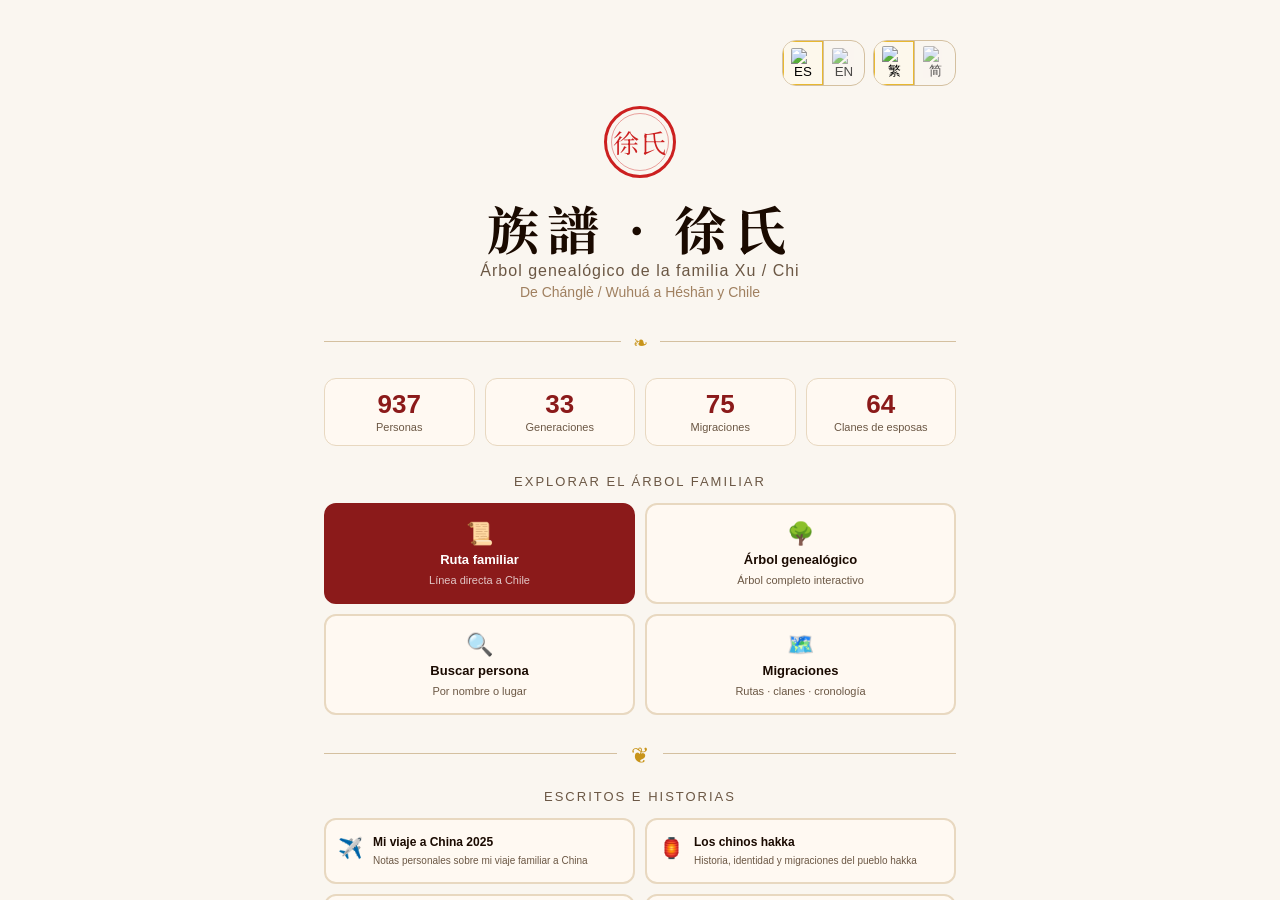
==== index.html @ cf8e9ade "prompt5: Hakka Meixian, nombres civiles, mapa 50m, notas en inglés - Pronunciación Hakka (Pha̍k-fa-s" ====
<!DOCTYPE html>
<html lang="es">
<head>
<meta charset="UTF-8">
<meta name="viewport" content="width=device-width,initial-scale=1">
<title>族譜 徐氏 · Árbol genealógico familia Xu / Chi</title>

<!-- WhatsApp / Open Graph -->
<meta property="og:title"       content="族譜 徐氏 · Familia Xu / Chi">
<meta property="og:description" content="Árbol genealógico de la familia Xu / Chi. De Chánglè y Wuhuá a Héshān y Chile. 916 personas · 30 generaciones · ~900 años de historia familiar.">
<meta property="og:image"       content="./assets/og-image.png">
<meta property="og:type"        content="website">
<meta property="og:locale"      content="es_CL">
<meta name="twitter:card"       content="summary_large_image">
<meta name="description"        content="Árbol genealógico de la familia Xu / Chi. De Chánglè y Wuhuá a Héshān y Chile.">
<meta name="theme-color"        content="#faf6f0">

<link rel="preconnect" href="https://fonts.googleapis.com">
<link rel="preconnect" href="https://fonts.gstatic.com" crossorigin>
<link href="https://fonts.googleapis.com/css2?family=Noto+Serif+TC:wght@400;500;600;700&display=swap" rel="stylesheet">

<script src="https://cdnjs.cloudflare.com/ajax/libs/d3/7.8.5/d3.min.js"></script>
<script src="https://cdn.jsdelivr.net/npm/topojson-client@3/dist/topojson-client.min.js"></script>
<script src="https://cdn.jsdelivr.net/npm/marked/marked.min.js"></script>
<link rel="stylesheet" href="./css/style.css">
</head>
<body>

<!-- ══════════════════════════════════════════
     PORTADA
════════════════════════════════════════════ -->
<div id="cover">
  <div class="cover-inner">

    <div class="cover-lang">
      <div class="lc-group">
        <button class="lc-btn" id="cover-btn-es" onclick="setLang('es')" title="Español">
          <img class="flag-img" src="https://flagcdn.com/w40/es.png" width="24" alt="ES">
        </button>
        <button class="lc-btn" id="cover-btn-en" onclick="setLang('en')" title="English">
          <img class="flag-img" src="https://flagcdn.com/w40/us.png" width="24" alt="EN">
        </button>
      </div>
      <div class="lc-group">
        <button class="lc-btn" id="cover-btn-trad" onclick="setScript('trad')" title="Traditional Chinese (繁體)">
          <img class="flag-img" src="https://flagcdn.com/w40/tw.png" width="24" alt="繁">
        </button>
        <button class="lc-btn" id="cover-btn-simp" onclick="setScript('simp')" title="Simplified Chinese (简体)">
          <img class="flag-img" src="https://flagcdn.com/w40/cn.png" width="24" alt="简">
        </button>
      </div>
    </div>

    <div class="seal"><div class="seal-zh zh">徐氏</div></div>
    <h1 class="cover-title zh">族譜 · 徐氏</h1>
    <p class="cover-subtitle">Árbol genealógico de la familia Xu / Chi</p>
    <p class="cover-desc">De Chánglè / Wuhuá a Héshān y Chile</p>

    <div class="divider-ornament" style="display:flex;align-items:center;gap:12px;margin:20px 0 24px;color:var(--border2)">
      <span style="flex:1;height:1px;background:var(--border2);display:block"></span>
      <span style="color:var(--gold);font-size:18px">❧</span>
      <span style="flex:1;height:1px;background:var(--border2);display:block"></span>
    </div>

    <!-- Estadísticas -->
    <div class="stats-grid">
      <div class="stat-card">
        <div class="num" id="stat-people">916</div>
        <div class="lbl">Personas</div>
      </div>
      <div class="stat-card">
        <div class="num" id="stat-gen">30</div>
        <div class="lbl">Generaciones</div>
      </div>
      <div class="stat-card">
        <div class="num" id="stat-mig">76</div>
        <div class="lbl">Migraciones</div>
      </div>
      <div class="stat-card">
        <div class="num" id="stat-clans">67</div>
        <div class="lbl">Clanes de esposas</div>
      </div>
    </div>

    <!-- Sección 1: Árbol genealógico -->
    <div class="cover-section-title">Explorar el árbol familiar</div>
    <div class="cover-btns">
      <button class="cbtn primary" onclick="startApp('lineage')">
        <div class="icon">📜</div>
        <div class="clbl">Ruta familiar</div>
        <div class="cdesc">Línea directa a Chile</div>
      </button>
      <button class="cbtn" onclick="startApp('tree')">
        <div class="icon">🌳</div>
        <div class="clbl">Árbol genealógico</div>
        <div class="cdesc">Árbol completo interactivo</div>
      </button>
      <button class="cbtn" onclick="startApp('search')">
        <div class="icon">🔍</div>
        <div class="clbl">Buscar persona</div>
        <div class="cdesc">Por nombre o lugar</div>
      </button>
      <button class="cbtn" onclick="startApp('history')">
        <div class="icon">🗺️</div>
        <div class="clbl">Migraciones</div>
        <div class="cdesc">Rutas · clanes · cronología</div>
      </button>
    </div>

    <!-- Separador ornamental -->
    <div class="cover-divider">
      <span class="orn">❦</span>
    </div>

    <!-- Sección 2: Escritos e historias -->
    <div class="cover-articles-title">Escritos e historias</div>
    <div class="cover-articles" id="cover-articles-grid">
      <!-- Se llena dinámicamente desde articles.json -->
      <button class="abtn" onclick="startArticle('viaje-china-2025')">
        <div class="aicon">✈️</div>
        <div class="atxt">
          <div class="albl">Mi viaje a China 2025</div>
          <div class="adesc">Notas personales sobre el viaje familiar</div>
        </div>
      </button>
      <button class="abtn" onclick="startArticle('chinos-hakka')">
        <div class="aicon">🏮</div>
        <div class="atxt">
          <div class="albl">Los chinos hakka</div>
          <div class="adesc">Historia, identidad y migraciones</div>
        </div>
      </button>
      <button class="abtn" onclick="startArticle('migracion-china-chile-1980-1930')">
        <div class="aicon">🚢</div>
        <div class="atxt">
          <div class="albl">Migración china-Chile (1880–1930)</div>
          <div class="adesc">La llegada de los chinos a Chile</div>
        </div>
      </button>
      <button class="abtn" onclick="startArticle('los-chi-en-chile')">
        <div class="aicon">🇨🇱</div>
        <div class="atxt">
          <div class="albl">Los Chi en Chile</div>
          <div class="adesc">Historia familiar en China y Chile</div>
        </div>
      </button>
    </div>

    <div class="cover-footer">
      Fuente: 族譜 (zúpǔ) familiar · Clan 徐 de Niánkēng (粘坑), Guǎngdōng<br>
      <span id="cover-footer-compiled">Compilado por la familia</span> · <span id="cover-footer-years" style="color:var(--red)">~900 años de historia</span>
    </div>

  </div>
</div>

<!-- ══════════════════════════════════════════
     APLICACIÓN
════════════════════════════════════════════ -->
<div id="app" class="hidden">

  <!-- Banda de revisión -->
  <div id="review-banner">
    <strong>🔍 Modo revisión activo</strong>
    <span>— mostrando datos incompletos, dudosos y traducciones pendientes</span>
  </div>

  <!-- Barra superior -->
  <div id="topbar">
    <div class="topbar-title zh" onclick="goHome()" title="Volver a portada">族譜 · 徐氏</div>
    <div class="spacer"></div>
    <div id="search-wrap">
      <input id="search-input" type="text"
        placeholder="Buscar persona, lugar, 張氏…"
        oninput="onSearchInput(this,false)"
        onblur="hideSearchDropdown()"
        autocomplete="off">
      <div id="search-results"></div>
    </div>
    <div class="lang-controls">
      <div class="lc-group">
        <button class="lc-btn" id="btn-es" onclick="setLang('es')" title="Español">
          <img class="flag-img" src="https://flagcdn.com/w40/es.png" width="24" alt="ES">
        </button>
        <button class="lc-btn" id="btn-en" onclick="setLang('en')" title="English">
          <img class="flag-img" src="https://flagcdn.com/w40/us.png" width="24" alt="EN">
        </button>
      </div>
      <div class="lc-group">
        <button class="lc-btn" id="btn-trad" onclick="setScript('trad')" title="Traditional Chinese (繁體)">
          <img class="flag-img" src="https://flagcdn.com/w40/tw.png" width="24" alt="繁">
        </button>
        <button class="lc-btn" id="btn-simp" onclick="setScript('simp')" title="Simplified Chinese (简体)">
          <img class="flag-img" src="https://flagcdn.com/w40/cn.png" width="24" alt="简">
        </button>
      </div>
    </div>
    <button class="review-btn" onclick="toggleReview()" title="Modo revisión">🔍</button>
  </div>

  <!-- Pestañas de navegación -->
  <div id="nav-tabs">
    <button class="nav-tab active" data-view="lineage" onclick="setView('lineage')">📜 Ruta familiar</button>
    <button class="nav-tab"        data-view="tree"    onclick="setView('tree')">🌳 Árbol</button>
    <button class="nav-tab"        data-view="search"  onclick="setView('search')">🔍 Buscar</button>
    <button class="nav-tab"        data-view="history" onclick="setView('history')">🗺️ Historia y lugares</button>
  </div>

  <!-- Contenido principal -->
  <div id="main">

    <!-- ── Vista: Ruta familiar ── -->
    <div id="v-lineage" class="view active">
      <div class="scroll-area">
        <div class="content-max">
          <div class="lineage-header">
            <h2 class="zh">📜 Ruta familiar</h2>
            <p>Treinta generaciones desde <span class="zh">廿九郎公</span>, de finales de la Dinastía Song (~1150), hasta la llegada a Chile. Toca una tarjeta para leer la historia.</p>
          </div>
          <div id="lineflow"></div>
        </div>
      </div>
    </div>

    <!-- ── Vista: Árbol ── -->
    <div id="v-tree" class="view">
      <div id="tree-canvas">
        <div id="lineage-panel">
          <h3 id="lineage-panel-title">📜 Línea a Chile</h3>
          <div id="ll"></div>
        </div>
        <svg id="tree-svg"></svg>
        <div id="tree-stats">
          <strong id="tree-stat-n">—</strong>personas · ~900 años
        </div>
        <div id="tree-controls">
          <button class="tc-btn" onclick="resetView()"   title="Centrar">⊙</button>
          <button class="tc-btn" onclick="expandAll()"   title="Expandir todo">＋</button>
          <button class="tc-btn" onclick="collapseAll()" title="Colapsar todo">－</button>
          <button class="tc-btn" onclick="focusNode('PGRANDPA')" title="Ir a la rama chilena">
            <img src="https://flagcdn.com/w20/cl.png" width="16" alt="🇨🇱" style="display:block">
          </button>
        </div>
        <div id="tree-legend">
          <h4 id="tree-legend-title">Ramas</h4>
          <div id="tree-legend-body"></div>
        </div>
        <div id="tooltip"></div>
      </div>

      <!-- Panel de persona -->
      <div id="person-panel" class="hidden">
        <div id="pp-header">
          <button id="pp-close" onclick="closePanel()">✕</button>
          <div id="pp-zh" class="zh"></div>
          <div id="pp-civil"></div>
          <div id="pp-py"></div>
          <div id="pp-hakka"></div>
        </div>
        <div id="pp-breadcrumb"></div>
        <div id="pp-body"></div>
        <div id="pp-actions">
          <button class="pp-action" onclick="copyPersonLink(selId)">🔗 Copiar enlace</button>
          <button class="pp-action" id="pp-goto-father"
            onclick="if(selId&&byId[selId]&&byId[selId].pid)openPerson(byId[selId].pid)">👆 Ver padre</button>
        </div>
      </div>
    </div>

    <!-- ── Vista: Buscar ── -->
    <div id="v-search" class="view">
      <div class="scroll-area">
        <div class="content-max">
          <input class="search-big" id="search-view-input" type="text"
            placeholder="Buscar por nombre chino, pinyin, lugar, esposa, apellido…"
            oninput="onSearchInput(this,true)"
            autocomplete="off">
          <div class="search-results-count" id="search-count"></div>
          <div id="search-view-results"></div>
        </div>
      </div>
    </div>

    <!-- ── Vista: Historia y lugares ── -->
    <div id="v-history" class="view">
      <div class="scroll-area">
        <div class="content-max">
          <div class="history-tabs">
            <button class="htab active" data-tab="migrations" onclick="buildHistoryView('migrations')">🗺️ Migraciones</button>
            <button class="htab"        data-tab="spouses"    onclick="buildHistoryView('spouses')">💍 Clanes de esposas</button>
            <button class="htab"        data-tab="timeline"   onclick="buildHistoryView('timeline')">⏳ Cronología</button>
          </div>
          <div id="history-body"></div>
        </div>
      </div>
    </div>

    <!-- ── Vista: Artículo ── -->
    <div id="v-article" class="view">
      <div class="scroll-area">
        <div class="article-wrap">
          <div class="article-topbar">
            <button class="article-back" onclick="goBackFromArticle()">← Volver</button>
            <button class="article-copy" onclick="copyArticleLink(location.hash.replace('#article=',''))">🔗 Copiar enlace</button>
          </div>
          <div id="article-content-wrap"></div>
        </div>
      </div>
    </div>

  </div><!-- /#main -->
</div><!-- /#app -->

<!-- ══════════════════════════════════════════
     ERROR
════════════════════════════════════════════ -->
<div id="error-screen">
  <div class="err-icon">📜</div>
  <h2>No se pudo cargar el árbol</h2>
  <p>El archivo <code>data/zupu.json</code> no se pudo leer.<br>
  Usa un servidor local o GitHub Pages — no funciona con <code>file://</code>.</p>
  <pre id="error-msg"></pre>
</div>

<div id="toast"></div>

<script src="./js/app.js"></script>
</body>
</html>
---- css/style.css ----
*{box-sizing:border-box;margin:0;padding:0}
:root{
  --paper:#faf6f0;
  --paper2:#fff9f2;
  --paper3:#f5ede0;
  --ink:#1a0a00;
  --ink2:#3d2010;
  --muted:#6b5744;
  --dim:#a08060;
  --border:#e8d8c0;
  --border2:#d4c0a0;
  --red:#8b1a1a;
  --red2:#b52020;
  --red-bg:#fdf0f0;
  --gold:#c8941a;
  --gold2:#e8b830;
  --gold-bg:#fdf8ec;
  --seal:#cc2020;
  --green:#2d6b2d;
  --blue:#1a4080;
  --shadow:0 2px 12px rgba(100,60,20,.12);
  --shadow2:0 4px 24px rgba(100,60,20,.18);
}
html,body{height:100%;font-family:'Noto Serif TC','Songti SC','Georgia',serif;background:var(--paper);color:var(--ink);-webkit-font-smoothing:antialiased}
.sans{font-family:'Segoe UI',system-ui,sans-serif}
.zh{font-family:'Noto Serif TC','Songti SC',serif}
::-webkit-scrollbar{width:6px;height:6px}
::-webkit-scrollbar-thumb{background:var(--border2);border-radius:3px}
::-webkit-scrollbar-thumb:hover{background:var(--dim)}

/* ══════════════════════════════════════════
   PORTADA
════════════════════════════════════════════ */
#cover{position:fixed;inset:0;background:var(--paper);z-index:100;display:flex;flex-direction:column;overflow-y:auto}
#cover.hidden{display:none}
.cover-inner{max-width:680px;margin:0 auto;padding:40px 24px 80px;width:100%}
.cover-lang{display:flex;gap:8px;justify-content:flex-end;margin-bottom:20px}
.seal{width:72px;height:72px;border-radius:50%;border:3px solid var(--seal);display:flex;align-items:center;justify-content:center;margin:0 auto 24px;position:relative}
.seal::before{content:'';position:absolute;inset:4px;border-radius:50%;border:1.5px solid var(--seal);opacity:.4}
.seal-zh{font-size:26px;color:var(--seal);letter-spacing:1px;line-height:1}
.cover-title{font-size:clamp(32px,7vw,52px);color:var(--ink);letter-spacing:8px;text-align:center;line-height:1;margin-bottom:8px}
.cover-subtitle{font-size:clamp(13px,3vw,16px);color:var(--muted);text-align:center;letter-spacing:1px;margin-bottom:4px;font-family:'Segoe UI',sans-serif}
.cover-desc{font-size:14px;color:var(--dim);text-align:center;margin-bottom:28px;font-family:'Segoe UI',sans-serif}
.stats-grid{display:grid;grid-template-columns:repeat(auto-fit,minmax(120px,1fr));gap:10px;margin-bottom:28px}
.stat-card{background:var(--paper2);border:1px solid var(--border);border-radius:12px;padding:12px 14px;text-align:center}
.stat-card .num{font-size:26px;font-weight:700;color:var(--red);font-family:'Segoe UI',sans-serif;line-height:1}
.stat-card .lbl{font-size:11px;color:var(--muted);margin-top:4px;font-family:'Segoe UI',sans-serif}

/* Sección de portada */
.cover-section-title{font-size:13px;color:var(--muted);text-transform:uppercase;letter-spacing:2px;text-align:center;margin-bottom:14px;font-family:'Segoe UI',sans-serif}
.cover-btns{display:grid;grid-template-columns:1fr 1fr;gap:10px;margin-bottom:8px}
.cbtn{padding:16px 12px;border-radius:12px;border:2px solid var(--border);background:var(--paper2);cursor:pointer;text-align:center;transition:all .18s;display:flex;flex-direction:column;align-items:center;gap:5px}
.cbtn:hover{border-color:var(--red);background:var(--red-bg);transform:translateY(-2px);box-shadow:var(--shadow)}
.cbtn.primary{background:var(--red);border-color:var(--red);color:#fff}
.cbtn.primary:hover{background:var(--red2);border-color:var(--red2)}
.cbtn .icon{font-size:22px}
.cbtn .clbl{font-size:13px;font-weight:600;color:var(--ink);font-family:'Segoe UI',sans-serif;line-height:1.3}
.cbtn.primary .clbl{color:#fff}
.cbtn .cdesc{font-size:11px;color:var(--muted);font-family:'Segoe UI',sans-serif}
.cbtn.primary .cdesc{color:rgba(255,255,255,.75)}

/* Separador ornamental */
.cover-divider{display:flex;align-items:center;gap:14px;margin:28px 0 24px;color:var(--border2)}
.cover-divider::before,.cover-divider::after{content:'';flex:1;height:1px;background:var(--border2)}
.cover-divider .orn{font-size:22px;color:var(--gold);line-height:1}

/* Sección de artículos */
.cover-articles-title{font-size:13px;color:var(--muted);text-transform:uppercase;letter-spacing:2px;text-align:center;margin-bottom:14px;font-family:'Segoe UI',sans-serif}
.cover-articles{display:grid;grid-template-columns:1fr 1fr;gap:10px;margin-bottom:8px}
.abtn{padding:14px 12px;border-radius:12px;border:2px solid var(--border);background:var(--paper2);cursor:pointer;text-align:left;transition:all .18s;display:flex;align-items:flex-start;gap:10px}
.abtn:hover{border-color:var(--gold);background:var(--gold-bg);transform:translateY(-2px);box-shadow:var(--shadow)}
.abtn .aicon{font-size:20px;flex-shrink:0;margin-top:2px}
.abtn .atxt .albl{font-size:12px;font-weight:600;color:var(--ink);font-family:'Segoe UI',sans-serif;line-height:1.4}
.abtn .atxt .adesc{font-size:10px;color:var(--muted);font-family:'Segoe UI',sans-serif;margin-top:3px;line-height:1.4}

.cover-footer{text-align:center;font-size:12px;color:var(--dim);font-family:'Segoe UI',sans-serif;border-top:1px solid var(--border);padding-top:18px;margin-top:10px}

/* ══════════════════════════════════════════
   APP SHELL
════════════════════════════════════════════ */
#app{display:flex;flex-direction:column;height:100vh;position:relative}
#app.hidden{display:none}

/* Topbar */
#topbar{background:var(--paper2);border-bottom:2px solid var(--border);padding:0 16px;display:flex;align-items:center;gap:10px;flex-shrink:0;min-height:52px;position:relative;z-index:20}
.topbar-title{font-size:18px;color:var(--red);letter-spacing:4px;cursor:pointer;white-space:nowrap;flex-shrink:0}
.topbar-title:hover{color:var(--red2)}
.spacer{flex:1}
#search-wrap{position:relative}
#search-input{background:var(--paper);border:1.5px solid var(--border2);color:var(--ink);padding:7px 14px;border-radius:20px;font-size:13px;width:200px;outline:none;transition:all .2s;font-family:'Segoe UI',sans-serif}
#search-input:focus{border-color:var(--red);width:260px;box-shadow:0 0 0 3px rgba(139,26,26,.08)}
#search-input::placeholder{color:var(--dim)}
#search-results{position:absolute;top:38px;right:0;width:360px;max-height:65vh;overflow-y:auto;background:var(--paper2);border:1.5px solid var(--border);border-radius:12px;z-index:50;box-shadow:var(--shadow2);display:none}
.sr-head{padding:7px 14px;font-size:10px;color:var(--dim);text-transform:uppercase;letter-spacing:.5px;background:var(--paper3);font-family:'Segoe UI',sans-serif;border-bottom:1px solid var(--border)}
.sr-item{padding:9px 14px;cursor:pointer;border-bottom:1px solid var(--border);display:flex;gap:10px;align-items:baseline;transition:background .1s}
.sr-item:last-child{border:none}
.sr-item:hover{background:var(--paper3)}
.sr-item .sri-zh{font-size:15px;color:var(--red)}
.sr-item .sri-py{font-size:11px;color:var(--muted);font-family:'Segoe UI',sans-serif}
.sr-item .sri-meta{font-size:10px;color:var(--dim);margin-left:auto;text-align:right;font-family:'Segoe UI',sans-serif;max-width:160px}
.review-btn{background:none;border:1.5px solid var(--border2);color:var(--dim);padding:5px 11px;border-radius:16px;font-size:11px;cursor:pointer;font-family:'Segoe UI',sans-serif;transition:all .15s;flex-shrink:0}
.review-btn:hover{border-color:var(--gold);color:var(--gold)}
.review-btn.on{background:var(--gold-bg);border-color:var(--gold);color:var(--gold)}
/* Language / script toggles */
.lang-controls{display:flex;gap:6px;align-items:center;flex-shrink:0}
.lc-group{display:flex;border:1.5px solid var(--border2);border-radius:14px;overflow:hidden}
.lc-btn{background:none;border:none;padding:5px 8px;cursor:pointer;display:flex;align-items:center;justify-content:center;transition:all .15s;opacity:.7}
.lc-btn:hover{background:var(--border2);opacity:1}
.lc-btn.active{background:var(--gold-bg);opacity:1;box-shadow:0 0 0 1px var(--gold2) inset}
.lc-group .lc-btn:not(:last-child){border-right:1px solid var(--border2)}
.flag-img{display:block;border-radius:2px;width:24px;height:auto;pointer-events:none}

/* Nav tabs */
#nav-tabs{background:var(--paper2);border-bottom:1px solid var(--border);display:flex;padding:0 12px;flex-shrink:0;overflow-x:auto;-ms-overflow-style:none;scrollbar-width:none}
#nav-tabs::-webkit-scrollbar{display:none}
.nav-tab{padding:10px 18px;font-size:13px;color:var(--muted);cursor:pointer;border-bottom:2.5px solid transparent;white-space:nowrap;transition:all .15s;font-family:'Segoe UI',sans-serif;background:none;border-top:none;border-left:none;border-right:none}
.nav-tab:hover{color:var(--ink)}
.nav-tab.active{color:var(--red);border-bottom-color:var(--red);font-weight:600}

/* Main content */
#main{flex:1;position:relative;overflow:hidden;display:flex}
.view{position:absolute;inset:0;display:none;overflow:hidden}
.view.active{display:flex;flex-direction:column}
.scroll-area{flex:1;overflow-y:auto;padding:24px 20px 80px}
.content-max{max-width:780px;margin:0 auto}

/* ══════════════════════════════════════════
   VISTA: RUTA FAMILIAR
════════════════════════════════════════════ */
.lineage-header{margin-bottom:24px}
.lineage-header h2{font-size:22px;color:var(--ink);letter-spacing:2px}
.lineage-header p{font-size:13px;color:var(--muted);margin-top:6px;line-height:1.7;font-family:'Segoe UI',sans-serif}
.lcard{background:var(--paper2);border:1.5px solid var(--border);border-radius:14px;padding:18px 20px;cursor:pointer;transition:all .18s;position:relative}
.lcard:hover{border-color:var(--red);box-shadow:var(--shadow);transform:translateX(4px)}
.lcard.rod{border-color:var(--gold2);background:var(--gold-bg)}
.lcard.rod:hover{border-color:var(--gold);box-shadow:0 4px 20px rgba(200,148,26,.2)}
.lcard .lgen{font-size:10px;color:var(--dim);font-family:'Segoe UI',monospace;letter-spacing:1px;margin-bottom:4px}
.lcard .lzh{font-size:26px;color:var(--red);letter-spacing:4px;line-height:1}
.lcard .lcivil{font-size:14px;color:var(--green);font-weight:600;margin-top:4px;font-family:'Segoe UI',sans-serif}
.lcard .lpy{font-size:13px;color:var(--muted);margin-top:3px;font-family:'Segoe UI',sans-serif}
.lcard .lhakka{font-size:12px;color:var(--dim);margin-top:2px;font-family:'Segoe UI',sans-serif;font-style:italic}
.lcard .lhakka .hk-lbl{font-style:normal;font-weight:600;color:var(--muted);margin-right:4px;font-size:10px;text-transform:uppercase;letter-spacing:.4px}
.lcard .lrole{font-size:12px;color:var(--ink2);margin-top:8px;line-height:1.6;font-family:'Segoe UI',sans-serif}
.lcard .lstory{font-size:13px;color:var(--ink2);margin-top:10px;line-height:1.7;font-family:'Segoe UI',sans-serif;border-left:3px solid var(--gold2);padding-left:12px}
.lcard .lstory p{margin:0 0 10px}
.lcard .lstory p:last-child{margin-bottom:0}
.lcard .lstory strong{font-weight:600;color:var(--ink)}
.lcard .lstory em{font-style:italic}
.lcard .lstory hr{border:none;border-top:1px solid var(--border);margin:12px 0}
.lcard .lstory h1,.lcard .lstory h2,.lcard .lstory h3{font-size:13px;color:var(--red);margin:10px 0 4px;font-family:'Noto Serif TC',serif;font-weight:600}
.lcard .lstory blockquote{border-left:2px solid var(--gold2);padding-left:8px;color:var(--dim);margin:8px 0}
.lcard .lmeta{display:flex;gap:14px;flex-wrap:wrap;margin-top:8px;font-size:11px;color:var(--dim);font-family:'Segoe UI',sans-serif}
.lcard .lmeta b{color:var(--ink2)}
.lcard .chile-badge{background:var(--red);color:#fff;font-size:10px;padding:2px 8px;border-radius:8px;display:inline-block;margin-bottom:6px;font-family:'Segoe UI',sans-serif}
.lconn{height:24px;width:2px;background:linear-gradient(var(--gold2),var(--border2));margin:0 auto;position:relative}
.lconn-dot{width:8px;height:8px;border-radius:50%;background:var(--gold2);position:absolute;left:50%;top:50%;transform:translate(-50%,-50%)}

/* ══════════════════════════════════════════
   VISTA: ÁRBOL (D3)
════════════════════════════════════════════ */
#v-tree{display:none}
#v-tree.active{display:flex;flex-direction:row}
#tree-canvas{flex:1;position:relative;overflow:hidden}
#tree-svg{width:100%;height:100%}

/* Links */
.link{fill:none;stroke-width:1.5px;stroke:var(--border2);opacity:.7}
.link.rod-link{stroke:var(--gold2)!important;stroke-width:2.5px;opacity:1}

/* Nodes */
.node{cursor:pointer}
.node circle{transition:fill .2s,r .15s}
.node.dimmed{opacity:.07}
.node.rod-node circle{filter:drop-shadow(0 0 5px rgba(200,148,26,.55))}
.node.selected circle{filter:drop-shadow(0 0 8px rgba(139,26,26,.65))}
.node text,.node rect{pointer-events:none;user-select:none}

/* Zoom-level node labels */
.n-compact{visibility:hidden}
.n-card{visibility:hidden}
.node.rod-node .n-compact{visibility:visible}
.zoom-mid .node .n-compact{visibility:visible}
.zoom-close .node .n-compact{visibility:hidden}
.zoom-close .node .n-card{visibility:visible}
.node.selected .n-card{visibility:visible}
.node.selected .n-compact{visibility:hidden}

/* Tree controls */
#tree-controls{position:absolute;bottom:16px;left:16px;display:flex;flex-direction:column;gap:6px;z-index:5}
.tc-btn{width:36px;height:36px;border-radius:8px;background:var(--paper2);border:1.5px solid var(--border);color:var(--ink);font-size:15px;cursor:pointer;display:flex;align-items:center;justify-content:center;transition:all .15s;box-shadow:var(--shadow)}
.tc-btn:hover{border-color:var(--red);color:var(--red)}
#tree-legend{position:absolute;bottom:16px;right:16px;background:var(--paper2);border:1.5px solid var(--border);border-radius:10px;padding:10px 14px;font-size:11px;box-shadow:var(--shadow)}
#tree-legend h4{color:var(--red);font-size:10px;margin-bottom:6px;text-transform:uppercase;letter-spacing:.5px;font-family:'Segoe UI',sans-serif}
.leg-item{display:flex;align-items:center;gap:7px;margin:3px 0;color:var(--muted);font-size:10px;font-family:'Segoe UI',sans-serif}
.leg-dot{width:9px;height:9px;border-radius:50%;flex-shrink:0}
#tree-stats{position:absolute;top:12px;right:12px;background:var(--paper2);border:1.5px solid var(--border);border-radius:10px;padding:8px 14px;font-size:11px;box-shadow:var(--shadow);font-family:'Segoe UI',sans-serif}
#tree-stats strong{color:var(--red);font-size:15px;display:block}
#tooltip{position:absolute;background:var(--paper2);border:1.5px solid var(--border);border-radius:8px;padding:8px 12px;font-size:11px;pointer-events:none;opacity:0;z-index:30;max-width:220px;transition:opacity .1s;line-height:1.5;box-shadow:var(--shadow);font-family:'Segoe UI',sans-serif}
#tooltip .tz{font-size:14px;color:var(--red);display:block;margin-bottom:2px}
#lineage-panel{position:absolute;left:12px;top:12px;bottom:60px;width:210px;background:var(--paper2);border:1.5px solid var(--border);border-radius:12px;overflow-y:auto;box-shadow:var(--shadow);z-index:5}
#lineage-panel h3{font-size:11px;color:var(--red);padding:10px 12px 8px;border-bottom:1px solid var(--border);letter-spacing:.5px;font-family:'Segoe UI',sans-serif;text-transform:uppercase}
.lp-item{padding:7px 10px;cursor:pointer;border-left:3px solid transparent;transition:background .1s;font-family:'Segoe UI',sans-serif}
.lp-item:hover{background:var(--paper3)}
.lp-item.active{border-left-color:var(--gold2);background:var(--gold-bg)}
.lp-item .lpi-gen{font-size:9px;color:var(--dim);font-family:monospace}
.lp-item .lpi-zh{font-size:13px;color:var(--red)}
.lp-item .lpi-py{font-size:10px;color:var(--muted)}

/* ══════════════════════════════════════════
   PANEL DE PERSONA
════════════════════════════════════════════ */
#person-panel{width:340px;background:var(--paper2);border-left:2px solid var(--border);display:flex;flex-direction:column;flex-shrink:0;overflow:hidden}
#person-panel.hidden{width:0;border:none}
#pp-header{padding:14px 44px 10px 16px;border-bottom:1px solid var(--border);background:var(--paper3);flex-shrink:0;position:relative}
#pp-zh{font-size:26px;color:var(--red);letter-spacing:4px}
#pp-py{font-size:12px;color:var(--muted);margin-top:3px;font-family:'Segoe UI',sans-serif}
#pp-civil{font-size:13px;color:var(--green);font-weight:600;margin-top:4px;font-family:'Segoe UI',sans-serif}
#pp-civil:empty{display:none}
#pp-hakka{font-size:11px;color:var(--muted);margin-top:2px;font-family:'Segoe UI',sans-serif;font-style:italic}
#pp-hakka:empty{display:none}
#pp-close{position:absolute;top:12px;right:12px;background:none;border:none;color:var(--dim);font-size:20px;cursor:pointer;line-height:1;transition:color .15s;padding:4px}
#pp-close:hover{color:var(--ink)}
#pp-breadcrumb{font-size:11px;color:var(--dim);padding:6px 16px;background:var(--paper3);border-bottom:1px solid var(--border);font-family:'Segoe UI',sans-serif;overflow-x:auto;white-space:nowrap;scrollbar-width:none}
#pp-breadcrumb::-webkit-scrollbar{display:none}
#pp-breadcrumb span{cursor:pointer;color:var(--muted)}
#pp-breadcrumb span:hover{color:var(--red)}
#pp-breadcrumb .sep{color:var(--border2);margin:0 4px}
#pp-body{flex:1;overflow-y:auto;padding:14px 16px}
#pp-actions{padding:10px 16px;border-top:1px solid var(--border);display:flex;gap:6px;flex-shrink:0;flex-wrap:wrap}
.pp-action{font-size:11px;padding:5px 11px;border-radius:8px;border:1.5px solid var(--border2);background:var(--paper);color:var(--muted);cursor:pointer;transition:all .15s;font-family:'Segoe UI',sans-serif}
.pp-action:hover{border-color:var(--red);color:var(--red)}
.pp-section{margin-bottom:14px}
.pp-section-title{font-size:10px;color:var(--red);text-transform:uppercase;letter-spacing:.5px;font-family:'Segoe UI',sans-serif;margin-bottom:6px;padding-bottom:4px;border-bottom:1px solid var(--border)}
.pp-field{margin-bottom:8px}
#pp-body .md-body{font-size:13px;line-height:1.65}
#pp-body .md-body h1,#pp-body .md-body h2,#pp-body .md-body h3{font-size:13px;margin:8px 0 4px}
#pp-body .md-body p{margin-bottom:8px}
.pp-field label{font-size:10px;color:var(--dim);text-transform:uppercase;letter-spacing:.4px;font-family:'Segoe UI',sans-serif;display:block;margin-bottom:2px}
.pp-field p{font-size:12px;color:var(--ink2);line-height:1.6;font-family:'Segoe UI',sans-serif}
.spouse-box{background:var(--paper3);border:1px solid var(--border);border-radius:8px;padding:8px 10px;margin:4px 0;font-size:12px;font-family:'Segoe UI',sans-serif}
.spouse-box .sp-zh{color:var(--ink);font-size:13px}
.spouse-box .sp-clan{color:var(--muted);font-size:10px}
.nav-chip{display:inline-block;font-size:11px;padding:3px 9px;border-radius:6px;background:var(--paper);border:1px solid var(--border2);color:var(--muted);cursor:pointer;margin:2px;transition:all .15s;font-family:'Segoe UI',sans-serif}
.nav-chip:hover{border-color:var(--red);color:var(--red)}
.nav-chip .zh{font-size:12px}
.badge{display:inline-block;font-size:10px;padding:2px 7px;border-radius:8px;margin:2px;font-family:'Segoe UI',sans-serif}
.badge-doc{background:#e8f5e8;color:#2d6b2d;border:1px solid #c0ddc0}
.badge-pdf{background:#e8eef8;color:#1a4080;border:1px solid #c0ccdc}
.badge-fam{background:#fdf5e0;color:#806020;border:1px solid #e0d0a0}
.badge-flag-warn{background:#fdf0e0;color:#804020;border:1px solid #e0c0a0}
.badge-flag-bad{background:#fdf0f0;color:#801010;border:1px solid #e0b0b0}
.badge-flag-info{background:#e8eef8;color:#1a4080;border:1px solid #c0ccdc}
.badge-flag-ok{background:#e8f5e8;color:#2d6b2d;border:1px solid #c0ddc0}
.chile-tag{background:var(--red);color:#fff;font-size:10px;padding:2px 8px;border-radius:8px;display:inline-block;margin-bottom:8px;font-family:'Segoe UI',sans-serif}
.gen-tags{display:flex;gap:6px;flex-wrap:wrap;margin-bottom:8px}
.gen-tag{background:var(--paper3);border:1px solid var(--border);border-radius:6px;padding:2px 8px;font-size:10px;color:var(--muted);font-family:'Segoe UI',monospace}
.review-flag{background:var(--gold-bg);border:1px solid var(--gold);border-radius:8px;padding:6px 10px;font-size:11px;color:var(--gold);font-family:'Segoe UI',sans-serif;margin-bottom:8px}

/* ══════════════════════════════════════════
   VISTA: BUSCAR
════════════════════════════════════════════ */
.search-big{width:100%;padding:14px 20px;font-size:16px;border:2px solid var(--border2);border-radius:12px;background:var(--paper2);color:var(--ink);outline:none;font-family:'Segoe UI',sans-serif;transition:all .2s}
.search-big:focus{border-color:var(--red);box-shadow:0 0 0 3px rgba(139,26,26,.08)}
.search-big::placeholder{color:var(--dim)}
.search-results-count{font-size:12px;color:var(--muted);margin:12px 0 8px;font-family:'Segoe UI',sans-serif}
.search-result-item{background:var(--paper2);border:1.5px solid var(--border);border-radius:10px;padding:12px 16px;margin-bottom:8px;cursor:pointer;transition:all .15s;display:flex;gap:12px;align-items:flex-start}
.search-result-item:hover{border-color:var(--red);transform:translateX(3px)}
.sri-main .sri-zh{font-size:18px;color:var(--red)}
.sri-main .sri-py{font-size:12px;color:var(--muted);font-family:'Segoe UI',sans-serif;margin-top:2px}
.sri-main .sri-info{font-size:11px;color:var(--dim);font-family:'Segoe UI',sans-serif;margin-top:4px;line-height:1.5}
.sri-side{margin-left:auto;text-align:right;font-size:10px;color:var(--dim);font-family:'Segoe UI',sans-serif;flex-shrink:0}

/* ══════════════════════════════════════════
   VISTA: HISTORIA Y LUGARES
════════════════════════════════════════════ */
.history-tabs{display:flex;gap:4px;padding:0 0 16px;border-bottom:1px solid var(--border);margin-bottom:20px;overflow-x:auto;-ms-overflow-style:none;scrollbar-width:none}
.history-tabs::-webkit-scrollbar{display:none}
.htab{padding:6px 14px;border-radius:16px;border:1.5px solid var(--border);background:var(--paper);color:var(--muted);cursor:pointer;font-size:12px;white-space:nowrap;transition:all .15s;font-family:'Segoe UI',sans-serif}
.htab:hover{border-color:var(--red);color:var(--ink)}
.htab.active{background:var(--red-bg);border-color:var(--red);color:var(--red);font-weight:600}
.mig-map-wrap{margin-bottom:24px;background:var(--paper2);border:1.5px solid var(--border);border-radius:10px;overflow:hidden}
#mig-map-svg{display:block;width:100%;height:auto}
.mig-map-chile{padding:8px 14px;font-size:12px;color:var(--ink2);background:rgba(58,122,80,.08);border-top:1px solid var(--border)}
.migrations-group{margin-bottom:20px}
.migrations-group h3{font-size:14px;color:var(--green);margin-bottom:8px;font-family:'Segoe UI',sans-serif}
.migrations-group h3 .count{font-size:11px;color:var(--dim);font-weight:400;margin-left:6px}
.mig-chip{display:inline-flex;align-items:center;gap:6px;font-size:12px;color:var(--ink2);background:var(--paper2);border:1px solid var(--border);border-radius:8px;padding:5px 10px;margin:3px;cursor:pointer;transition:all .15s;font-family:'Segoe UI',sans-serif}
.mig-chip:hover{border-color:var(--green);color:var(--green)}
.mig-chip .mzh{font-size:13px;color:var(--red)}
.clan-grid{display:grid;grid-template-columns:repeat(auto-fill,minmax(210px,1fr));gap:10px}
.clan-card{background:var(--paper2);border:1.5px solid var(--border);border-radius:10px;padding:12px 14px}
.clan-card h3{font-size:17px;color:#7b4a8a;letter-spacing:2px;margin-bottom:4px}
.clan-card .cn{font-size:11px;color:var(--dim);margin-bottom:8px;font-family:'Segoe UI',sans-serif}
.clan-card .hus{font-size:11px;color:var(--muted);line-height:1.8;font-family:'Segoe UI',sans-serif}
.clan-card .hus span{color:var(--red);cursor:pointer}
.clan-card .hus span:hover{text-decoration:underline}
.timeline-wrap{border-left:2px solid var(--border2);padding-left:22px}
.tl-item{position:relative;margin-bottom:20px;cursor:pointer}
.tl-item::before{content:'';position:absolute;left:-29px;top:4px;width:11px;height:11px;border-radius:50%;background:var(--paper);border:2px solid var(--border2)}
.tl-item.rod::before{border-color:var(--gold2);background:var(--gold2)}
.tl-year{font-size:13px;color:var(--gold);font-weight:600;font-family:'Segoe UI',monospace}
.tl-name{font-size:17px;color:var(--red);letter-spacing:2px}
.tl-name .tl-py{font-size:11px;color:var(--muted);letter-spacing:0;font-family:'Segoe UI',sans-serif}
.tl-desc{font-size:12px;color:var(--muted);margin-top:3px;line-height:1.5;font-family:'Segoe UI',sans-serif}
.tl-item:hover .tl-name{color:var(--red2)}

/* ══════════════════════════════════════════
   VISTA: ARTÍCULO
════════════════════════════════════════════ */
#v-article{background:var(--paper)}
.article-wrap{max-width:680px;margin:0 auto;padding:0 20px 80px}
.article-topbar{display:flex;align-items:center;gap:10px;padding:14px 0;border-bottom:1px solid var(--border);margin-bottom:32px}
.article-back{background:none;border:1.5px solid var(--border2);color:var(--muted);padding:6px 14px;border-radius:16px;font-size:12px;cursor:pointer;font-family:'Segoe UI',sans-serif;transition:all .15s}
.article-back:hover{border-color:var(--red);color:var(--red)}
.article-copy{background:none;border:1.5px solid var(--border2);color:var(--dim);padding:6px 14px;border-radius:16px;font-size:12px;cursor:pointer;font-family:'Segoe UI',sans-serif;transition:all .15s;margin-left:auto}
.article-copy:hover{border-color:var(--gold);color:var(--gold)}
.article-icon{font-size:32px;text-align:center;margin-bottom:8px}
.article-title{font-size:clamp(22px,4vw,32px);color:var(--ink);letter-spacing:1px;margin-bottom:8px;line-height:1.2}
.article-subtitle{font-size:15px;color:var(--muted);font-family:'Segoe UI',sans-serif;margin-bottom:14px;line-height:1.5}
.article-tags{display:flex;gap:6px;flex-wrap:wrap;margin-bottom:24px}
.article-tag{font-size:11px;padding:3px 10px;border-radius:14px;background:var(--paper3);border:1px solid var(--border2);color:var(--muted);font-family:'Segoe UI',sans-serif}
.article-divider{height:1px;background:var(--border);margin:24px 0}
/* Markdown content styles */
.md-body{font-family:'Segoe UI',system-ui,sans-serif;font-size:15px;line-height:1.8;color:var(--ink2)}
.md-body h1{font-family:'Noto Serif TC',serif;font-size:26px;color:var(--red);margin:32px 0 12px;letter-spacing:1px}
.md-body h2{font-family:'Noto Serif TC',serif;font-size:20px;color:var(--ink);margin:28px 0 10px;padding-bottom:6px;border-bottom:1px solid var(--border)}
.md-body h3{font-family:'Noto Serif TC',serif;font-size:16px;color:var(--ink);margin:20px 0 8px}
.md-body p{margin-bottom:14px}
.md-body blockquote{border-left:3px solid var(--gold2);padding:8px 16px;margin:16px 0;color:var(--muted);font-style:italic;background:var(--gold-bg);border-radius:0 8px 8px 0}
.md-body blockquote p{margin-bottom:0}
.md-body ul,.md-body ol{padding-left:24px;margin-bottom:14px}
.md-body li{margin-bottom:4px}
.md-body a{color:var(--red);text-decoration:underline}
.md-body a:hover{color:var(--red2)}
.md-body hr{border:none;border-top:1px solid var(--border);margin:28px 0}
.md-body code{background:var(--paper3);padding:2px 6px;border-radius:4px;font-size:13px;font-family:monospace}
.md-body pre{background:var(--paper3);border:1px solid var(--border);border-radius:8px;padding:14px;overflow-x:auto;margin:16px 0}
.md-body pre code{background:none;padding:0}
.md-body img{max-width:100%;border-radius:8px;margin:12px 0}
.md-body strong{color:var(--ink);font-weight:600}
.article-loading{text-align:center;padding:60px 20px;color:var(--muted);font-family:'Segoe UI',sans-serif}
.article-error{background:var(--red-bg);border:1.5px solid var(--red);border-radius:10px;padding:16px 20px;color:var(--red);font-family:'Segoe UI',sans-serif;font-size:13px}

/* ══════════════════════════════════════════
   REVIEW MODE
════════════════════════════════════════════ */
#review-banner{background:var(--gold-bg);border-bottom:2px solid var(--gold2);padding:6px 16px;display:none;align-items:center;gap:10px;font-size:12px;color:var(--gold);font-family:'Segoe UI',sans-serif}
#review-banner.on{display:flex}
#review-banner strong{font-size:13px}

/* ══════════════════════════════════════════
   TOAST / ERROR / SYSTEM
════════════════════════════════════════════ */
#toast{position:fixed;bottom:30px;left:50%;transform:translateX(-50%) translateY(20px);background:var(--ink);color:#fff;padding:9px 20px;border-radius:20px;font-size:13px;font-family:'Segoe UI',sans-serif;opacity:0;transition:all .25s;z-index:999;pointer-events:none;white-space:nowrap}
#toast.show{opacity:1;transform:translateX(-50%) translateY(0)}
#error-screen{display:none;position:fixed;inset:0;background:var(--paper);z-index:200;flex-direction:column;align-items:center;justify-content:center;padding:40px;text-align:center}
#error-screen.show{display:flex}
#error-screen .err-icon{font-size:56px;margin-bottom:20px}
#error-screen h2{font-size:22px;color:var(--red);margin-bottom:10px}
#error-screen p{font-size:14px;color:var(--muted);line-height:1.7;font-family:'Segoe UI',sans-serif;max-width:420px}
#error-screen pre{background:var(--paper3);border:1px solid var(--border);border-radius:8px;padding:12px;font-size:11px;color:var(--ink2);margin-top:16px;max-width:500px;text-align:left;overflow-x:auto}

/* ══════════════════════════════════════════
   RESPONSIVE MÓVIL
════════════════════════════════════════════ */
@media(max-width:700px){
  .cover-inner{padding:28px 16px 100px}
  .seal{width:60px;height:60px}
  .seal-zh{font-size:20px}
  .stats-grid{grid-template-columns:repeat(2,1fr)}
  .cover-btns{grid-template-columns:1fr 1fr}
  .cover-articles{grid-template-columns:1fr}
  .abtn{padding:12px}
  #topbar{padding:0 10px;min-height:48px}
  .topbar-title{font-size:15px;letter-spacing:1px}
  #search-wrap{display:none}
  .review-btn{display:none}
  .lc-btn{padding:4px 6px}
  .flag-img{width:20px}
  #nav-tabs{padding:0 8px}
  .nav-tab{padding:8px 12px;font-size:12px}
  #lineage-panel{display:none}
  #tree-legend{display:none}
  /* Person panel drawer */
  #person-panel{position:fixed;bottom:0;left:0;right:0;width:100%!important;height:75vh;border-left:none;border-top:2.5px solid var(--border);border-radius:16px 16px 0 0;z-index:80;transform:translateY(100%);transition:transform .3s;display:flex!important}
  #person-panel.hidden{transform:translateY(100%)}
  #person-panel.open{transform:translateY(0)}
  /* Article */
  .article-wrap{padding:0 14px 80px}
  .article-title{font-size:22px}
  .md-body{font-size:14px}
  .search-big{font-size:14px;padding:12px 16px}
}
@media(min-width:701px){
  #person-panel.hidden{width:0;border:none}
  #person-panel{display:flex!important}
  .cover-articles{grid-template-columns:1fr 1fr}
}
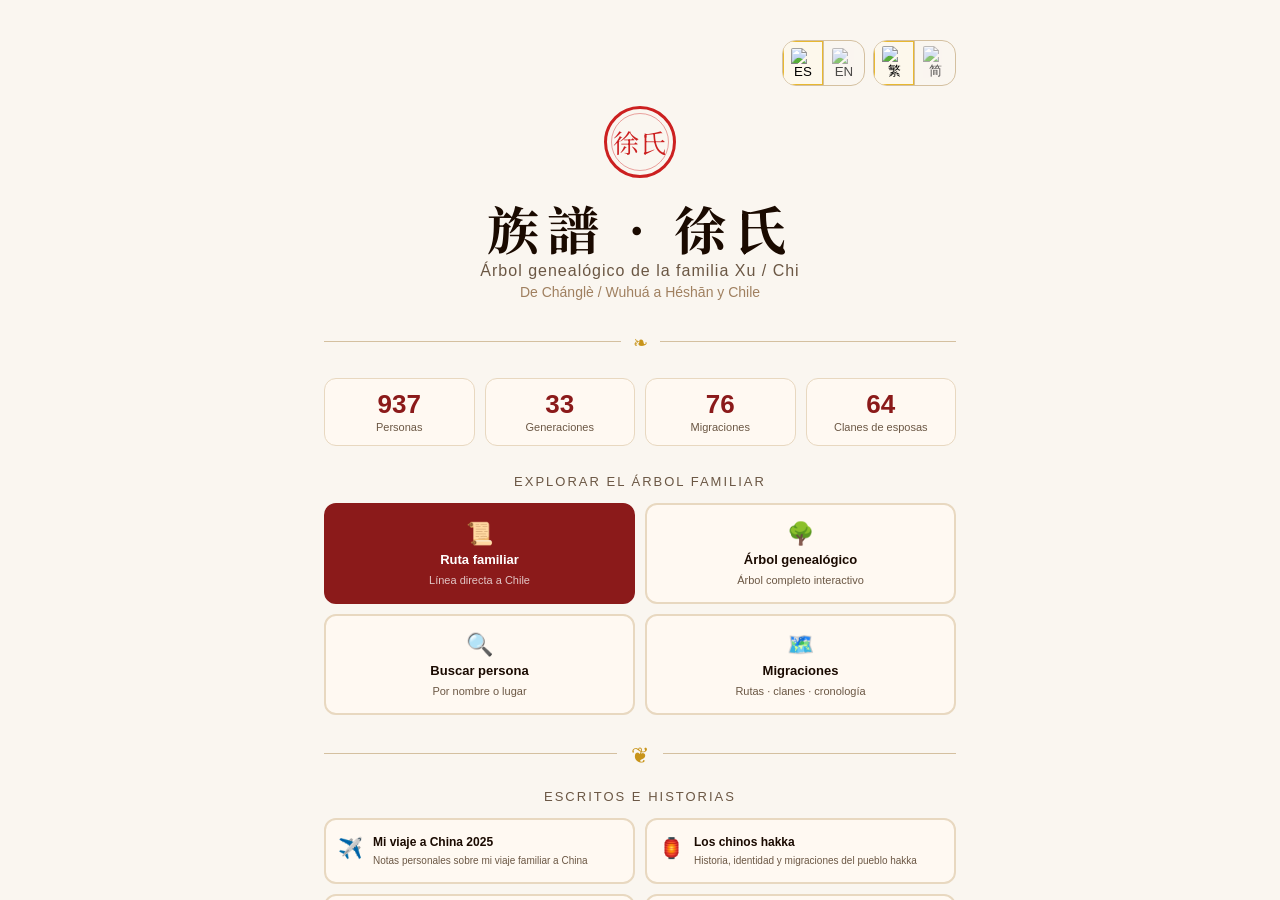
==== commit 7f914847: "Agrega favicon: sello chino 徐 en rojo y dorado Diseño estilo 印章 (sello tradicional chino): fondo roj" ====
--- a/index.html
+++ b/index.html
@@ -14,6 +14,12 @@
 <meta name="twitter:card"       content="summary_large_image">
 <meta name="description"        content="Árbol genealógico de la familia Xu / Chi. De Chánglè y Wuhuá a Héshān y Chile.">
 <meta name="theme-color"        content="#faf6f0">
+
+<!-- Favicons -->
+<link rel="icon" type="image/svg+xml" href="./favicon.svg">
+<link rel="icon" type="image/png" sizes="32x32" href="./favicon.png">
+<link rel="icon" type="image/x-icon" href="./favicon.ico">
+<link rel="apple-touch-icon" sizes="180x180" href="./apple-touch-icon.png">
 
 <link rel="preconnect" href="https://fonts.googleapis.com">
 <link rel="preconnect" href="https://fonts.gstatic.com" crossorigin>
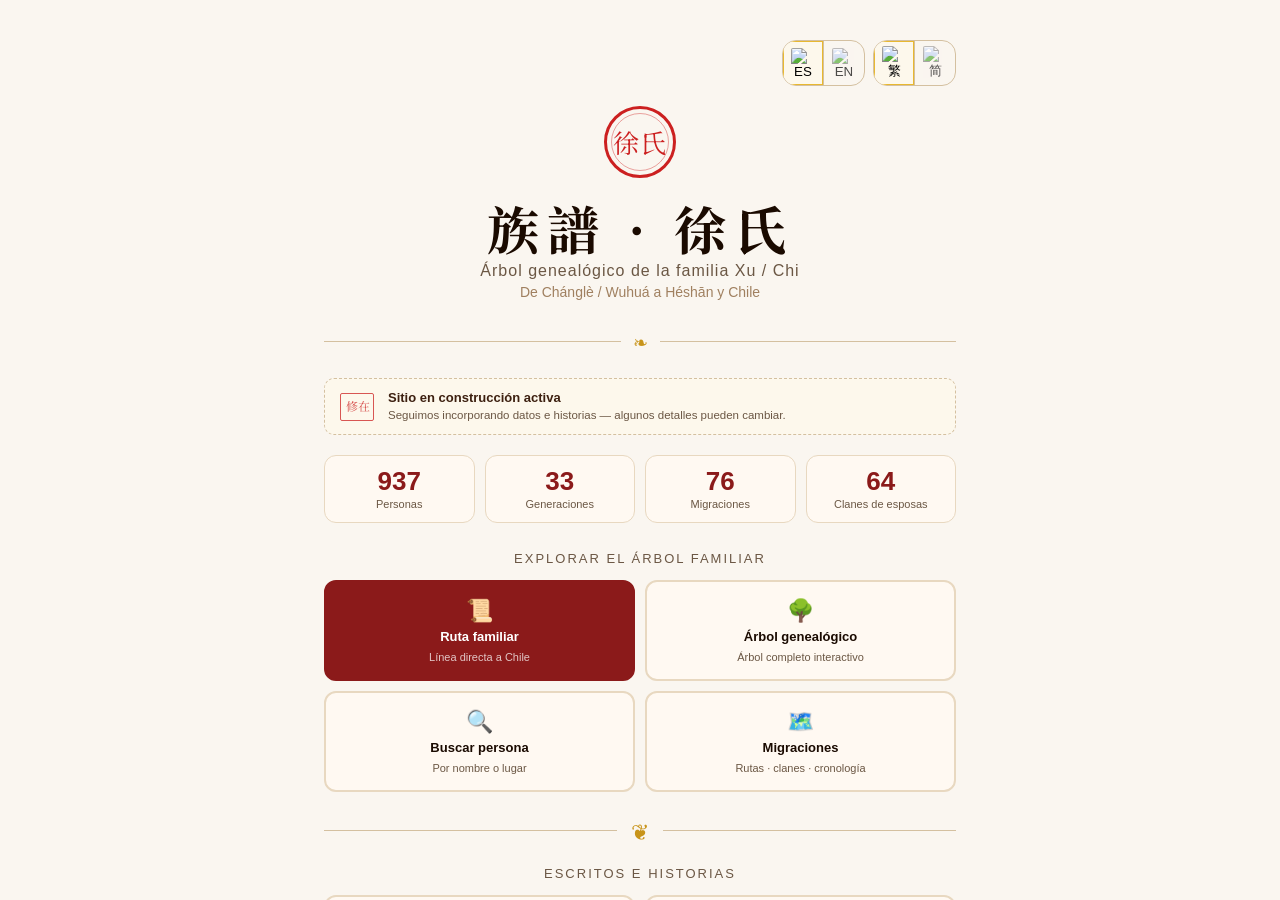
==== commit d031ab72: "Agrega aviso 在修 de sitio en construcción en portada Banner elegante estilo sello chino (在修) con fond" ====
--- a/index.html
+++ b/index.html
@@ -66,6 +66,15 @@
       <span style="flex:1;height:1px;background:var(--border2);display:block"></span>
       <span style="color:var(--gold);font-size:18px">❧</span>
       <span style="flex:1;height:1px;background:var(--border2);display:block"></span>
+    </div>
+
+    <!-- Aviso de construcción -->
+    <div class="wip-banner">
+      <div class="wip-seal zh">在<br>修</div>
+      <div class="wip-body">
+        <div class="wip-main" id="wip-main">Sitio en construcción activa</div>
+        <div class="wip-sub" id="wip-sub">Seguimos incorporando datos e historias — algunos detalles pueden cambiar.</div>
+      </div>
     </div>
 
     <!-- Estadísticas -->
--- a/css/style.css
+++ b/css/style.css
@@ -41,6 +41,13 @@
 .cover-title{font-size:clamp(32px,7vw,52px);color:var(--ink);letter-spacing:8px;text-align:center;line-height:1;margin-bottom:8px}
 .cover-subtitle{font-size:clamp(13px,3vw,16px);color:var(--muted);text-align:center;letter-spacing:1px;margin-bottom:4px;font-family:'Segoe UI',sans-serif}
 .cover-desc{font-size:14px;color:var(--dim);text-align:center;margin-bottom:28px;font-family:'Segoe UI',sans-serif}
+/* Aviso de construcción */
+.wip-banner{display:flex;align-items:center;gap:14px;background:var(--gold-bg);border:1.5px dashed var(--border2);border-radius:10px;padding:11px 15px;margin-bottom:20px}
+.wip-seal{writing-mode:vertical-rl;font-size:12px;color:var(--seal);font-family:'Noto Serif TC','Songti SC','STSong',serif;border:1.5px solid var(--seal);padding:5px 4px;border-radius:2px;letter-spacing:4px;opacity:.75;flex-shrink:0;line-height:1;text-align:center}
+.wip-body{flex:1;min-width:0}
+.wip-main{font-size:13px;font-weight:600;color:var(--ink2);font-family:'Segoe UI',sans-serif;margin-bottom:2px}
+.wip-sub{font-size:11.5px;color:var(--muted);font-family:'Segoe UI',sans-serif;line-height:1.4}
+
 .stats-grid{display:grid;grid-template-columns:repeat(auto-fit,minmax(120px,1fr));gap:10px;margin-bottom:28px}
 .stat-card{background:var(--paper2);border:1px solid var(--border);border-radius:12px;padding:12px 14px;text-align:center}
 .stat-card .num{font-size:26px;font-weight:700;color:var(--red);font-family:'Segoe UI',sans-serif;line-height:1}
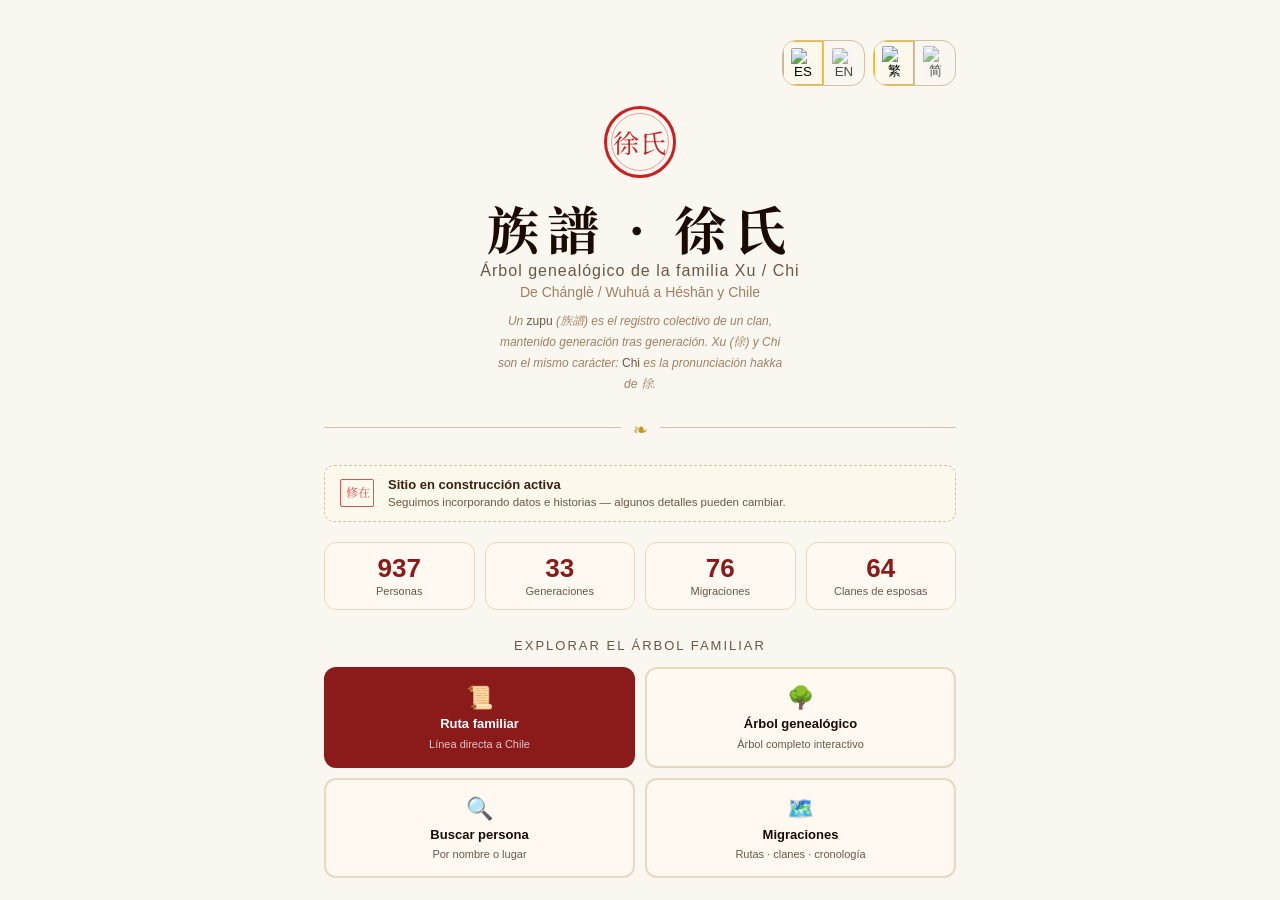
==== commit cfab1866: "Portada: nota zupu/Chi=Xu; link orígenes en lineage; artículo 徐 primero - cover: nota elegante en it" ====
--- a/index.html
+++ b/index.html
@@ -61,6 +61,7 @@
     <h1 class="cover-title zh">族譜 · 徐氏</h1>
     <p class="cover-subtitle">Árbol genealógico de la familia Xu / Chi</p>
     <p class="cover-desc">De Chánglè / Wuhuá a Héshān y Chile</p>
+    <p class="cover-zupu-note" id="cover-zupu-note"></p>
 
     <div class="divider-ornament" style="display:flex;align-items:center;gap:12px;margin:20px 0 24px;color:var(--border2)">
       <span style="flex:1;height:1px;background:var(--border2);display:block"></span>
@@ -231,6 +232,7 @@
           <div class="lineage-header">
             <h2 class="zh">📜 Ruta familiar</h2>
             <p>Treinta generaciones desde <span class="zh">廿九郎公</span>, de finales de la Dinastía Song (~1150), hasta la llegada a Chile. Toca una tarjeta para leer la historia.</p>
+            <div class="lineage-origin-link" id="lineage-origin-link"></div>
           </div>
           <div id="lineflow"></div>
         </div>
--- a/css/style.css
+++ b/css/style.css
@@ -40,7 +40,9 @@
 .seal-zh{font-size:26px;color:var(--seal);letter-spacing:1px;line-height:1}
 .cover-title{font-size:clamp(32px,7vw,52px);color:var(--ink);letter-spacing:8px;text-align:center;line-height:1;margin-bottom:8px}
 .cover-subtitle{font-size:clamp(13px,3vw,16px);color:var(--muted);text-align:center;letter-spacing:1px;margin-bottom:4px;font-family:'Segoe UI',sans-serif}
-.cover-desc{font-size:14px;color:var(--dim);text-align:center;margin-bottom:28px;font-family:'Segoe UI',sans-serif}
+.cover-desc{font-size:14px;color:var(--dim);text-align:center;margin-bottom:10px;font-family:'Segoe UI',sans-serif}
+.cover-zupu-note{font-size:12px;color:var(--dim);text-align:center;line-height:1.7;max-width:300px;margin:0 auto 20px;font-family:'Segoe UI',sans-serif;font-style:italic}
+.cover-zupu-note em{font-style:normal;color:var(--muted)}
 /* Aviso de construcción */
 .wip-banner{display:flex;align-items:center;gap:14px;background:var(--gold-bg);border:1.5px dashed var(--border2);border-radius:10px;padding:11px 15px;margin-bottom:20px}
 .wip-seal{writing-mode:vertical-rl;font-size:12px;color:var(--seal);font-family:'Noto Serif TC','Songti SC','STSong',serif;border:1.5px solid var(--seal);padding:5px 4px;border-radius:2px;letter-spacing:4px;opacity:.75;flex-shrink:0;line-height:1;text-align:center}
@@ -137,6 +139,10 @@
 .lineage-header{margin-bottom:24px}
 .lineage-header h2{font-size:22px;color:var(--ink);letter-spacing:2px}
 .lineage-header p{font-size:13px;color:var(--muted);margin-top:6px;line-height:1.7;font-family:'Segoe UI',sans-serif}
+.lineage-origin-link{margin-top:12px;font-size:12.5px;color:var(--dim);font-family:'Segoe UI',sans-serif}
+.lol-pre{font-style:italic}
+.lol-btn{background:none;border:none;padding:0 0 0 4px;font-size:12.5px;font-family:'Noto Serif TC',serif;color:var(--red);cursor:pointer;letter-spacing:.3px;transition:color .15s;text-decoration:underline;text-decoration-color:var(--border2);text-underline-offset:3px}
+.lol-btn:hover{color:var(--red2);text-decoration-color:var(--red2)}
 .lcard{background:var(--paper2);border:1.5px solid var(--border);border-radius:14px;padding:18px 20px;cursor:pointer;transition:all .18s;position:relative}
 .lcard:hover{border-color:var(--red);box-shadow:var(--shadow);transform:translateX(4px)}
 .lcard.rod{border-color:var(--gold2);background:var(--gold-bg)}
@@ -344,6 +350,37 @@
 .md-body pre{background:var(--paper3);border:1px solid var(--border);border-radius:8px;padding:14px;overflow-x:auto;margin:16px 0}
 .md-body pre code{background:none;padding:0}
 .md-body img{max-width:100%;border-radius:8px;margin:12px 0}
+
+/* ── Artículo: elementos especiales ─────────────────────────── */
+.art-hero{text-align:center;padding:36px 0 28px;position:relative;overflow:hidden;margin-bottom:4px}
+.art-hero-bg{font-size:220px;color:var(--red);opacity:.05;position:absolute;left:50%;top:50%;transform:translate(-50%,-52%);font-family:'Noto Serif TC','Songti SC',serif;pointer-events:none;user-select:none;line-height:1}
+.art-hero-inner{position:relative;z-index:1}
+.art-hero-char{display:block;font-size:58px;color:var(--red);font-family:'Noto Serif TC','Songti SC',serif;margin-bottom:10px;line-height:1;text-shadow:0 2px 16px rgba(139,26,26,.18)}
+.art-hero-title{font-size:clamp(22px,5vw,34px);color:var(--ink);font-family:'Noto Serif TC',serif;letter-spacing:2px;margin:0 0 8px;font-weight:normal}
+.art-hero-sub{font-size:13px;color:var(--dim);font-family:'Segoe UI',sans-serif;letter-spacing:1px}
+
+.art-zupu{background:linear-gradient(135deg,var(--gold-bg) 0%,var(--paper2) 100%);border:1.5px solid var(--gold);border-radius:12px;padding:24px 28px;margin:24px 0;text-align:center;position:relative}
+.art-zupu::before{content:'❧';position:absolute;top:-13px;left:50%;transform:translateX(-50%);background:var(--paper);padding:0 10px;color:var(--gold2);font-size:20px;line-height:1}
+.art-zupu-zh{font-size:clamp(16px,4vw,22px);font-family:'Noto Serif TC','Songti SC',serif;color:var(--ink);letter-spacing:5px;margin-bottom:12px;line-height:1.7}
+.art-zupu-tr{font-size:14px;color:var(--muted);font-style:italic;line-height:1.6;font-family:'Segoe UI',sans-serif}
+
+.art-figure-right{float:right;margin:4px 0 20px 28px;max-width:180px;text-align:center}
+.art-figure-right img{width:100%;border-radius:6px;border:1px solid var(--border);box-shadow:var(--shadow)}
+.art-figure-right figcaption{font-size:11px;color:var(--muted);margin-top:7px;font-style:italic;font-family:'Segoe UI',sans-serif;line-height:1.5}
+.art-figure{margin:28px auto;max-width:560px;text-align:center}
+.art-figure img{width:100%;border-radius:8px;border:1px solid var(--border);box-shadow:var(--shadow)}
+.art-figure figcaption{font-size:12px;color:var(--muted);margin-top:9px;font-style:italic;font-family:'Segoe UI',sans-serif;line-height:1.5}
+.art-clearfix::after{content:'';display:table;clear:both}
+
+.art-verse{border-top:2px solid var(--gold);border-bottom:2px solid var(--gold);padding:24px 16px;margin:28px 0;text-align:center;background:var(--paper2)}
+.art-verse-zh{font-size:clamp(15px,3.5vw,20px);font-family:'Noto Serif TC','Songti SC',serif;color:var(--ink);letter-spacing:4px;line-height:2.1;margin-bottom:12px}
+.art-verse-tr{font-size:13.5px;color:var(--muted);font-style:italic;line-height:1.7;font-family:'Segoe UI',sans-serif}
+
+.art-inscriptions{display:grid;grid-template-columns:1fr 1fr;gap:14px;margin:24px 0}
+.art-inscription{background:var(--red-bg);border:1px solid var(--border2);border-radius:10px;padding:22px 14px;text-align:center;display:flex;flex-direction:column;align-items:center;gap:12px}
+.art-inscription-zh{font-size:clamp(17px,3.5vw,22px);font-family:'Noto Serif TC','Songti SC',serif;color:var(--red);writing-mode:vertical-rl;letter-spacing:6px;line-height:1.3}
+.art-inscription-tr{font-size:11.5px;color:var(--muted);font-style:italic;font-family:'Segoe UI',sans-serif;line-height:1.5}
+@media(max-width:520px){.art-figure-right{float:none;max-width:160px;margin:0 auto 20px;display:block}.art-inscriptions{grid-template-columns:1fr}}
 .md-body strong{color:var(--ink);font-weight:600}
 .article-loading{text-align:center;padding:60px 20px;color:var(--muted);font-family:'Segoe UI',sans-serif}
 .article-error{background:var(--red-bg);border:1.5px solid var(--red);border-radius:10px;padding:16px 20px;color:var(--red);font-family:'Segoe UI',sans-serif;font-size:13px}
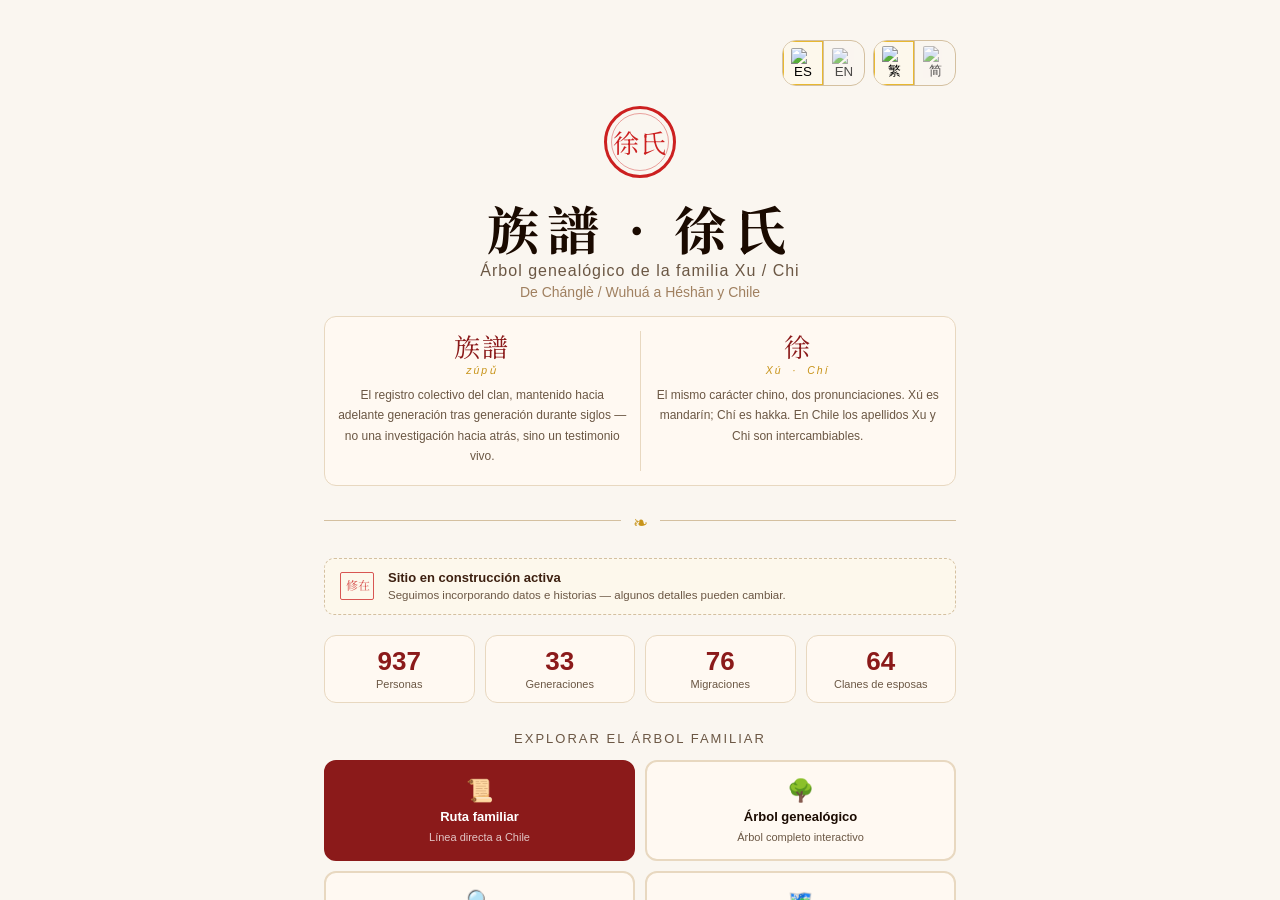
==== commit ed01c2b8: "Rediseña explicación portada: panel dos tarjetas 族譜 y 徐=Chi Reemplaza la nota italica por un panel c" ====
--- a/index.html
+++ b/index.html
@@ -61,7 +61,19 @@
     <h1 class="cover-title zh">族譜 · 徐氏</h1>
     <p class="cover-subtitle">Árbol genealógico de la familia Xu / Chi</p>
     <p class="cover-desc">De Chánglè / Wuhuá a Héshān y Chile</p>
-    <p class="cover-zupu-note" id="cover-zupu-note"></p>
+    <div class="cover-explain">
+      <div class="cover-explain-item">
+        <div class="zh cex-char">族譜</div>
+        <div class="cex-pin">zúpǔ</div>
+        <div class="cex-text" id="cex-text-zupu"></div>
+      </div>
+      <div class="cover-explain-sep"></div>
+      <div class="cover-explain-item">
+        <div class="zh cex-char">徐</div>
+        <div class="cex-pin">Xú &nbsp;·&nbsp; Chí</div>
+        <div class="cex-text" id="cex-text-chi"></div>
+      </div>
+    </div>
 
     <div class="divider-ornament" style="display:flex;align-items:center;gap:12px;margin:20px 0 24px;color:var(--border2)">
       <span style="flex:1;height:1px;background:var(--border2);display:block"></span>
--- a/css/style.css
+++ b/css/style.css
@@ -40,9 +40,14 @@
 .seal-zh{font-size:26px;color:var(--seal);letter-spacing:1px;line-height:1}
 .cover-title{font-size:clamp(32px,7vw,52px);color:var(--ink);letter-spacing:8px;text-align:center;line-height:1;margin-bottom:8px}
 .cover-subtitle{font-size:clamp(13px,3vw,16px);color:var(--muted);text-align:center;letter-spacing:1px;margin-bottom:4px;font-family:'Segoe UI',sans-serif}
-.cover-desc{font-size:14px;color:var(--dim);text-align:center;margin-bottom:10px;font-family:'Segoe UI',sans-serif}
-.cover-zupu-note{font-size:12px;color:var(--dim);text-align:center;line-height:1.7;max-width:300px;margin:0 auto 20px;font-family:'Segoe UI',sans-serif;font-style:italic}
-.cover-zupu-note em{font-style:normal;color:var(--muted)}
+.cover-desc{font-size:14px;color:var(--dim);text-align:center;margin-bottom:16px;font-family:'Segoe UI',sans-serif}
+/* Panel explicativo: zupu + Chi=Xu */
+.cover-explain{display:flex;margin:0 0 22px;border:1px solid var(--border);border-radius:12px;overflow:hidden;background:var(--paper2)}
+.cover-explain-item{flex:1;padding:16px 12px 18px;text-align:center}
+.cover-explain-sep{width:1px;background:var(--border);margin:14px 0;flex-shrink:0}
+.cex-char{font-size:26px;color:var(--red);letter-spacing:2px;line-height:1;margin-bottom:5px}
+.cex-pin{font-size:10.5px;color:var(--gold);font-family:'Segoe UI',sans-serif;letter-spacing:2px;margin-bottom:9px;font-style:italic}
+.cex-text{font-size:12px;color:var(--muted);font-family:'Segoe UI',sans-serif;line-height:1.7}
 /* Aviso de construcción */
 .wip-banner{display:flex;align-items:center;gap:14px;background:var(--gold-bg);border:1.5px dashed var(--border2);border-radius:10px;padding:11px 15px;margin-bottom:20px}
 .wip-seal{writing-mode:vertical-rl;font-size:12px;color:var(--seal);font-family:'Noto Serif TC','Songti SC','STSong',serif;border:1.5px solid var(--seal);padding:5px 4px;border-radius:2px;letter-spacing:4px;opacity:.75;flex-shrink:0;line-height:1;text-align:center}
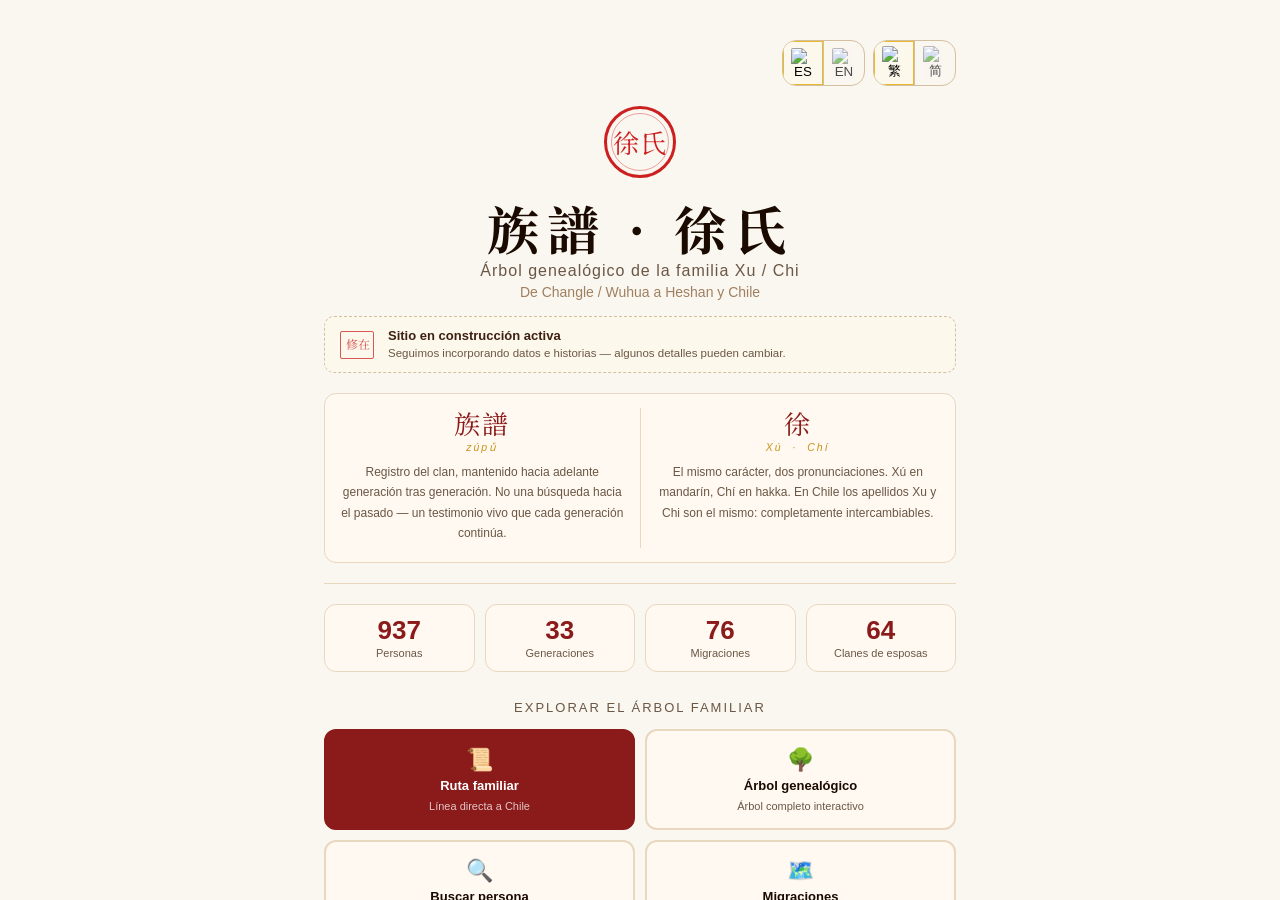
==== commit ad7d66b6: "Múltiples mejoras: orden, textos, script, pendientes, EN provisional - WIP banner sube sobre el pane" ====
--- a/index.html
+++ b/index.html
@@ -60,26 +60,7 @@
     <div class="seal"><div class="seal-zh zh">徐氏</div></div>
     <h1 class="cover-title zh">族譜 · 徐氏</h1>
     <p class="cover-subtitle">Árbol genealógico de la familia Xu / Chi</p>
-    <p class="cover-desc">De Chánglè / Wuhuá a Héshān y Chile</p>
-    <div class="cover-explain">
-      <div class="cover-explain-item">
-        <div class="zh cex-char">族譜</div>
-        <div class="cex-pin">zúpǔ</div>
-        <div class="cex-text" id="cex-text-zupu"></div>
-      </div>
-      <div class="cover-explain-sep"></div>
-      <div class="cover-explain-item">
-        <div class="zh cex-char">徐</div>
-        <div class="cex-pin">Xú &nbsp;·&nbsp; Chí</div>
-        <div class="cex-text" id="cex-text-chi"></div>
-      </div>
-    </div>
-
-    <div class="divider-ornament" style="display:flex;align-items:center;gap:12px;margin:20px 0 24px;color:var(--border2)">
-      <span style="flex:1;height:1px;background:var(--border2);display:block"></span>
-      <span style="color:var(--gold);font-size:18px">❧</span>
-      <span style="flex:1;height:1px;background:var(--border2);display:block"></span>
-    </div>
+    <p class="cover-desc">De Changle / Wuhua a Heshan y Chile</p>
 
     <!-- Aviso de construcción -->
     <div class="wip-banner">
@@ -89,6 +70,23 @@
         <div class="wip-sub" id="wip-sub">Seguimos incorporando datos e historias — algunos detalles pueden cambiar.</div>
       </div>
     </div>
+
+    <!-- Panel explicativo: zupu + Chi=Xu -->
+    <div class="cover-explain">
+      <div class="cover-explain-item">
+        <div class="zh cex-char" id="cex-char-zupu">族譜</div>
+        <div class="cex-pin">zúpǔ</div>
+        <div class="cex-text" id="cex-text-zupu"></div>
+      </div>
+      <div class="cover-explain-sep"></div>
+      <div class="cover-explain-item">
+        <div class="zh cex-char">徐</div>
+        <div class="cex-pin">Xú &nbsp;·&nbsp; Chí</div>
+        <div class="cex-text" id="cex-text-chi"></div>
+      </div>
+    </div>
+
+    <div class="cover-divider-thin"></div>
 
     <!-- Estadísticas -->
     <div class="stats-grid">
--- a/css/style.css
+++ b/css/style.css
@@ -42,12 +42,13 @@
 .cover-subtitle{font-size:clamp(13px,3vw,16px);color:var(--muted);text-align:center;letter-spacing:1px;margin-bottom:4px;font-family:'Segoe UI',sans-serif}
 .cover-desc{font-size:14px;color:var(--dim);text-align:center;margin-bottom:16px;font-family:'Segoe UI',sans-serif}
 /* Panel explicativo: zupu + Chi=Xu */
-.cover-explain{display:flex;margin:0 0 22px;border:1px solid var(--border);border-radius:12px;overflow:hidden;background:var(--paper2)}
-.cover-explain-item{flex:1;padding:16px 12px 18px;text-align:center}
+.cover-explain{display:flex;margin:0 0 0;border:1px solid var(--border);border-radius:12px;overflow:hidden;background:var(--paper2)}
+.cover-explain-item{flex:1;padding:16px 14px 18px;text-align:center}
 .cover-explain-sep{width:1px;background:var(--border);margin:14px 0;flex-shrink:0}
 .cex-char{font-size:26px;color:var(--red);letter-spacing:2px;line-height:1;margin-bottom:5px}
 .cex-pin{font-size:10.5px;color:var(--gold);font-family:'Segoe UI',sans-serif;letter-spacing:2px;margin-bottom:9px;font-style:italic}
 .cex-text{font-size:12px;color:var(--muted);font-family:'Segoe UI',sans-serif;line-height:1.7}
+.cover-divider-thin{height:1px;background:var(--border);margin:20px 0 20px}
 /* Aviso de construcción */
 .wip-banner{display:flex;align-items:center;gap:14px;background:var(--gold-bg);border:1.5px dashed var(--border2);border-radius:10px;padding:11px 15px;margin-bottom:20px}
 .wip-seal{writing-mode:vertical-rl;font-size:12px;color:var(--seal);font-family:'Noto Serif TC','Songti SC','STSong',serif;border:1.5px solid var(--seal);padding:5px 4px;border-radius:2px;letter-spacing:4px;opacity:.75;flex-shrink:0;line-height:1;text-align:center}
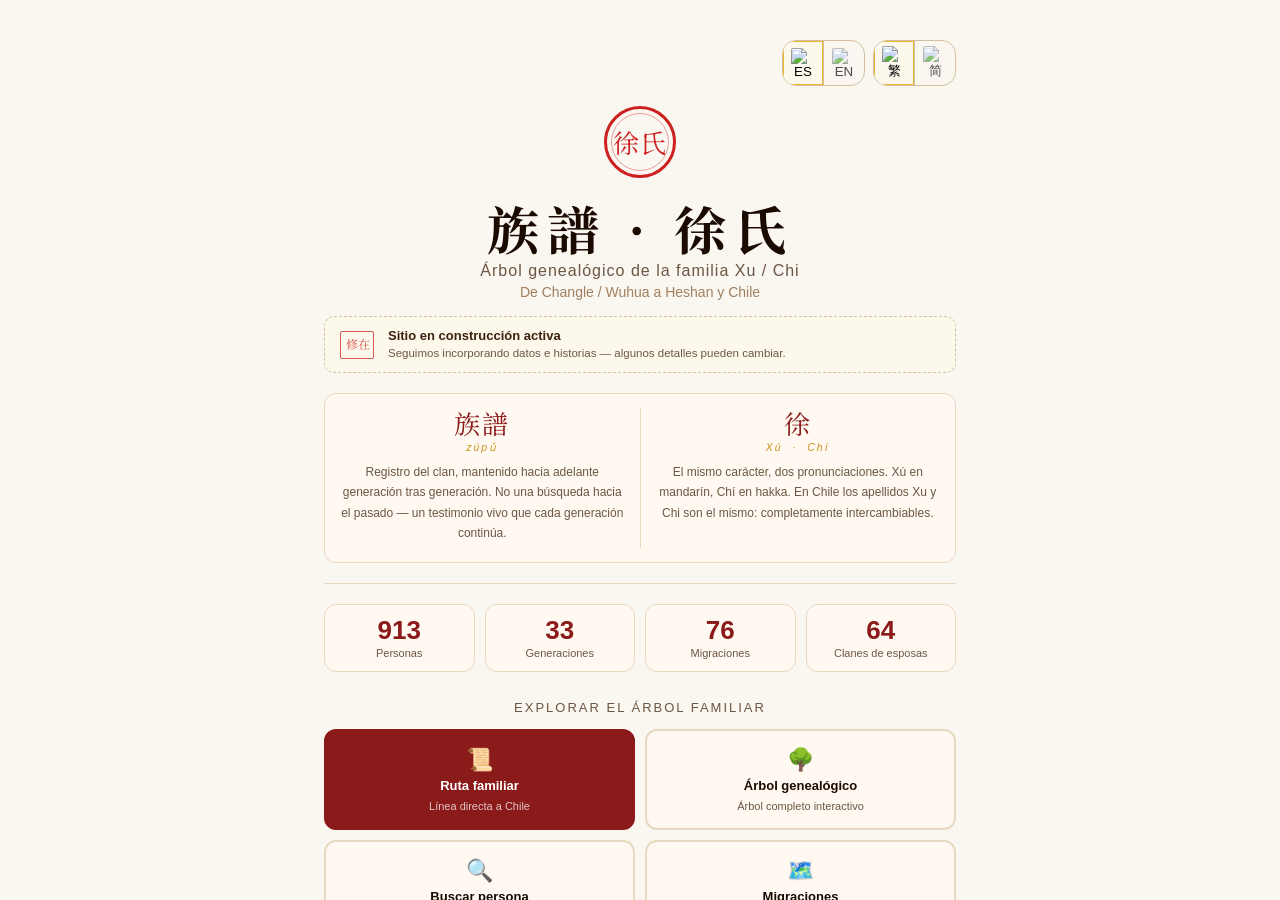
==== commit a49999ff: "Añade estadísticas de visitas con GoatCounter Usa la cuenta rodrigochi, sin cookies. Comparte panel " ====
--- a/index.html
+++ b/index.html
@@ -352,5 +352,8 @@
 <div id="toast"></div>
 
 <script src="./js/app.js"></script>
+<!-- Visit statistics: GoatCounter (no cookies) -->
+<script data-goatcounter="https://rodrigochi.goatcounter.com/count"
+        async src="//gc.zgo.at/count.js"></script>
 </body>
 </html>
--- a/css/style.css
+++ b/css/style.css
@@ -387,6 +387,17 @@
 .art-inscription-zh{font-size:clamp(17px,3.5vw,22px);font-family:'Noto Serif TC','Songti SC',serif;color:var(--red);writing-mode:vertical-rl;letter-spacing:6px;line-height:1.3}
 .art-inscription-tr{font-size:11.5px;color:var(--muted);font-style:italic;font-family:'Segoe UI',sans-serif;line-height:1.5}
 @media(max-width:520px){.art-figure-right{float:none;max-width:160px;margin:0 auto 20px;display:block}.art-inscriptions{grid-template-columns:1fr}}
+
+/* Referencias bibliográficas */
+sup.ref-mark{font-size:9px;color:var(--red);font-family:'Segoe UI',sans-serif;font-weight:700;vertical-align:super;line-height:0;margin-left:1px;letter-spacing:0;opacity:.85}
+.art-refs{border-top:1px solid var(--border);margin-top:36px;padding-top:22px}
+.art-refs-title{font-size:10px;color:var(--dim);text-transform:uppercase;letter-spacing:2.5px;font-family:'Segoe UI',sans-serif;margin-bottom:18px}
+.art-ref-item{display:flex;gap:12px;margin-bottom:13px;align-items:flex-start}
+.art-ref-num{font-size:10.5px;color:var(--red);font-family:'Segoe UI',sans-serif;font-weight:700;min-width:16px;flex-shrink:0;padding-top:1px;opacity:.9}
+.art-ref-body{font-size:12px;color:var(--muted);font-family:'Segoe UI',sans-serif;line-height:1.65}
+.art-ref-body em{font-style:italic;color:var(--ink2)}
+.art-ref-body a{color:var(--dim);text-decoration:none;border-bottom:1px dotted var(--border2);font-size:11px}
+.art-ref-body a:hover{color:var(--red);border-bottom-color:var(--red)}
 .md-body strong{color:var(--ink);font-weight:600}
 .article-loading{text-align:center;padding:60px 20px;color:var(--muted);font-family:'Segoe UI',sans-serif}
 .article-error{background:var(--red-bg);border:1.5px solid var(--red);border-radius:10px;padding:16px 20px;color:var(--red);font-family:'Segoe UI',sans-serif;font-size:13px}
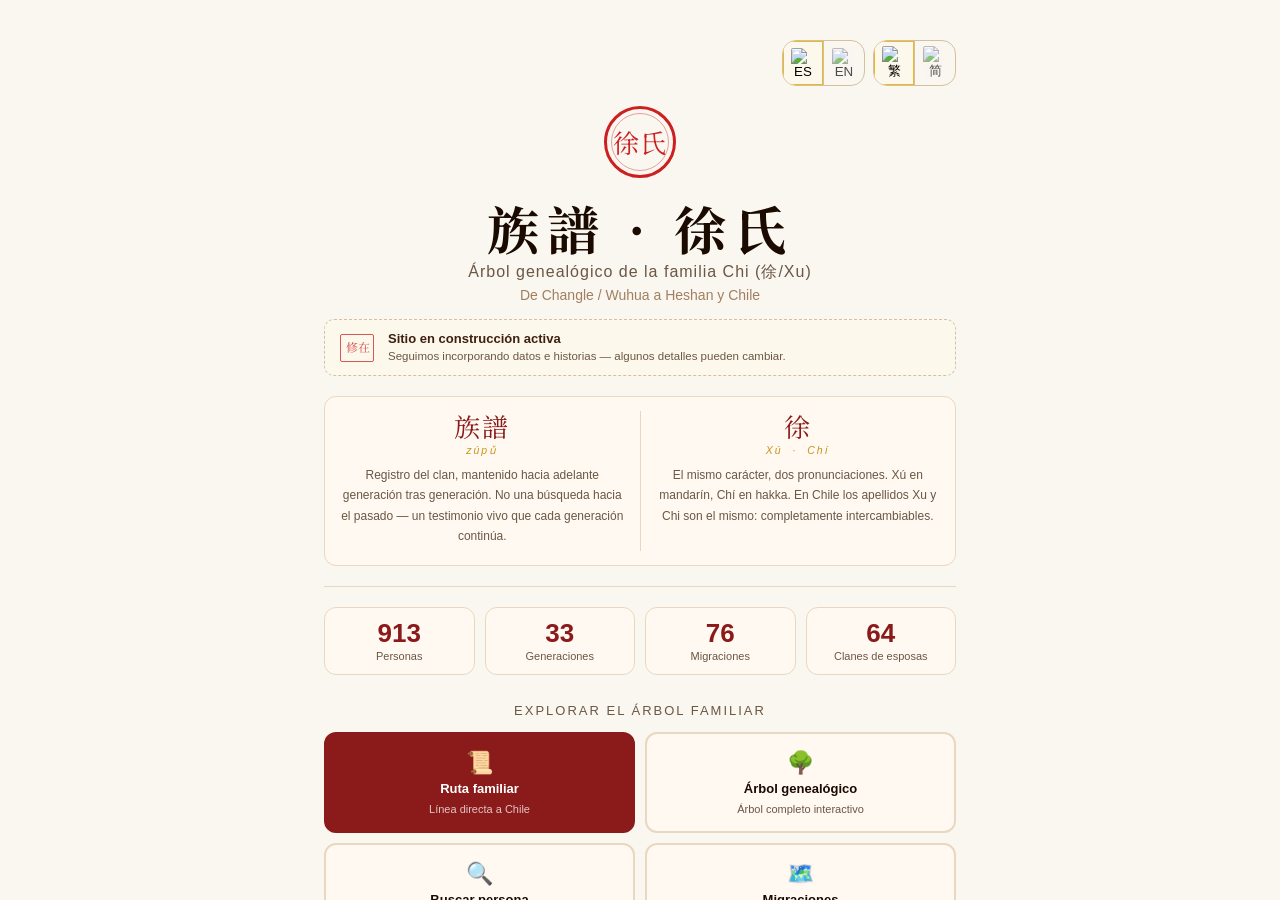
==== commit ef56f069: "Usa la notación Chi (徐/Xu) en título, descripciones y portada Co-Authored-By: Claude Opus 5.5 <norep" ====
--- a/index.html
+++ b/index.html
@@ -3,16 +3,16 @@
 <head>
 <meta charset="UTF-8">
 <meta name="viewport" content="width=device-width,initial-scale=1">
-<title>族譜 徐氏 · Árbol genealógico familia Xu / Chi</title>
+<title>族譜 徐氏 · Árbol genealógico de la familia Chi (徐/Xu)</title>
 
 <!-- WhatsApp / Open Graph -->
-<meta property="og:title"       content="族譜 徐氏 · Familia Xu / Chi">
-<meta property="og:description" content="Árbol genealógico de la familia Xu / Chi. De Chánglè y Wuhuá a Héshān y Chile. 916 personas · 30 generaciones · ~900 años de historia familiar.">
+<meta property="og:title"       content="族譜 徐氏 · Familia Chi (徐/Xu)">
+<meta property="og:description" content="Árbol genealógico de la familia Chi (徐/Xu). De Chánglè y Wuhuá a Héshān y Chile. 916 personas · 30 generaciones · ~900 años de historia familiar.">
 <meta property="og:image"       content="./assets/og-image.png">
 <meta property="og:type"        content="website">
 <meta property="og:locale"      content="es_CL">
 <meta name="twitter:card"       content="summary_large_image">
-<meta name="description"        content="Árbol genealógico de la familia Xu / Chi. De Chánglè y Wuhuá a Héshān y Chile.">
+<meta name="description"        content="Árbol genealógico de la familia Chi (徐/Xu). De Chánglè y Wuhuá a Héshān y Chile.">
 <meta name="theme-color"        content="#faf6f0">
 
 <!-- Favicons -->
@@ -59,7 +59,7 @@
 
     <div class="seal"><div class="seal-zh zh">徐氏</div></div>
     <h1 class="cover-title zh">族譜 · 徐氏</h1>
-    <p class="cover-subtitle">Árbol genealógico de la familia Xu / Chi</p>
+    <p class="cover-subtitle">Árbol genealógico de la familia Chi (徐/Xu)</p>
     <p class="cover-desc">De Changle / Wuhua a Heshan y Chile</p>
 
     <!-- Aviso de construcción -->
